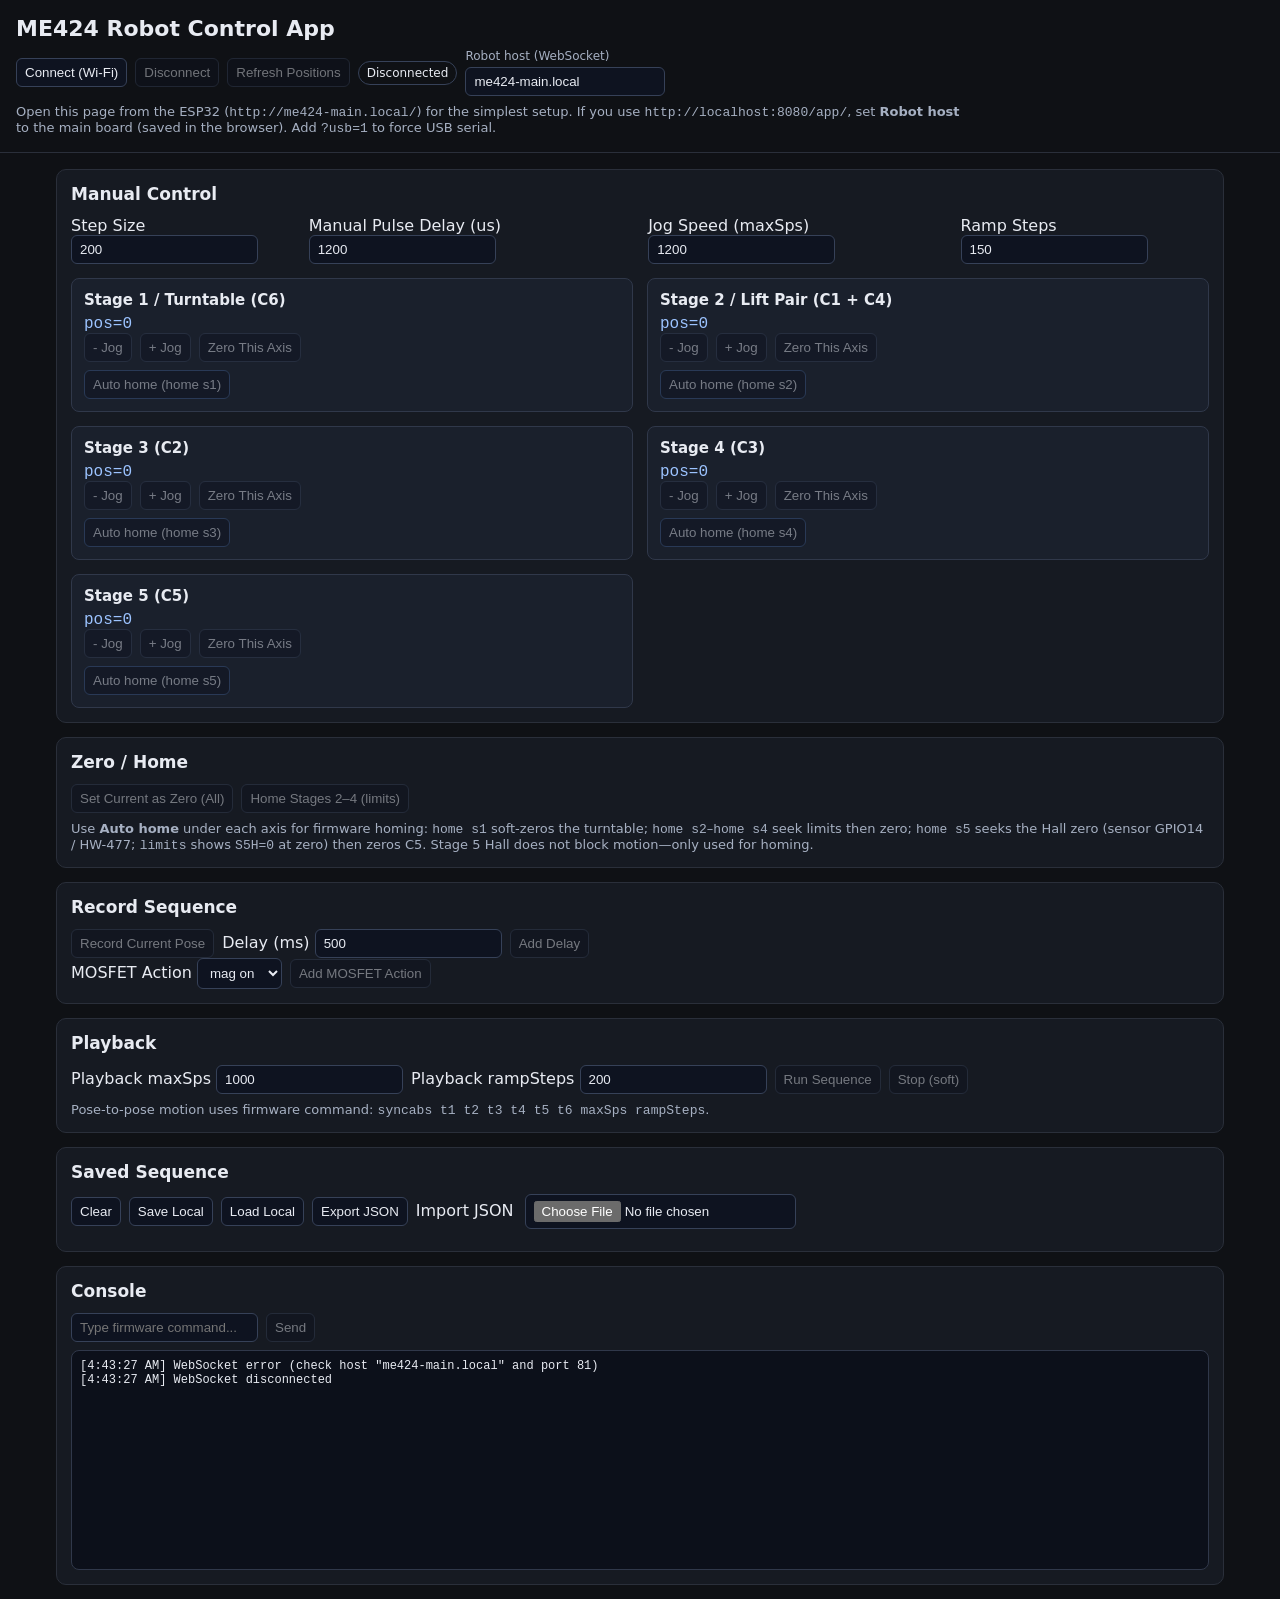
==== data/index.html @ 687b14a5 "added OTA flashing and control" ====
<!doctype html>
<html lang="en">
<head>
  <meta charset="UTF-8" />
  <meta name="viewport" content="width=device-width, initial-scale=1.0" />
  <title>ME424 Robot Console</title>
  <link rel="stylesheet" href="./styles.css" />
</head>
<body>
  <header>
    <h1>ME424 Robot Control App</h1>
    <div class="toolbar">
      <button id="connectBtn">Connect</button>
      <button id="disconnectBtn" disabled>Disconnect</button>
      <button id="refreshPosBtn" disabled>Refresh Positions</button>
      <span id="connStatus" class="badge">Disconnected</span>
      <label class="robot-host-label">Robot host (WebSocket)
        <input id="robotHost" type="text" value="me424-main.local" spellcheck="false" autocomplete="off" />
      </label>
    </div>
    <p class="hint toolbar-hint">Open this page from the ESP32 (<code>http://me424-main.local/</code>) for the simplest setup. If you use <code>http://localhost:8080/app/</code>, set <strong>Robot host</strong> to the main board (saved in the browser). Add <code>?usb=1</code> to force USB serial.</p>
  </header>

  <main>
    <section class="card">
      <h2>Manual Control</h2>
      <div class="row">
        <label>Step Size
          <input id="stepSize" type="number" min="1" value="200" />
        </label>
        <label>Manual Pulse Delay (us)
          <input id="manualPulseDelay" type="number" min="100" value="1200" />
        </label>
        <label>Jog Speed (maxSps)
          <input id="jogMaxSps" type="number" min="10" value="1200" />
        </label>
        <label>Ramp Steps
          <input id="jogRamp" type="number" min="1" value="150" />
        </label>
      </div>
      <div id="axisGrid" class="axis-grid"></div>
    </section>

    <section class="card">
      <h2>Zero / Home</h2>
      <div class="row wrap">
        <button id="zeroAllBtn" disabled>Set Current as Zero (All)</button>
        <button id="home234Btn" disabled>Home Stages 2–4 (limits)</button>
      </div>
      <p class="hint">Use <strong>Auto home</strong> under each axis for firmware homing: <code>home s1</code> soft-zeros the turntable; <code>home s2</code>–<code>home s4</code> seek limits then zero; <code>home s5</code> seeks the Hall zero (sensor GPIO14 / HW-477; <code>limits</code> shows <code>S5H=0</code> at zero) then zeros C5. Stage 5 Hall does not block motion—only used for homing.</p>
    </section>

    <section class="card">
      <h2>Record Sequence</h2>
      <div class="row wrap">
        <button id="recordPoseBtn" disabled>Record Current Pose</button>
        <label>Delay (ms)
          <input id="delayMs" type="number" min="0" value="500" />
        </label>
        <button id="addDelayBtn" disabled>Add Delay</button>
      </div>
      <div class="row wrap">
        <label>MOSFET Action
          <select id="mosfetAction">
            <option value="mag on">mag on</option>
            <option value="mag off">mag off</option>
            <option value="vac on">vac on</option>
            <option value="vac off">vac off</option>
            <option value="saw on">saw on</option>
            <option value="saw off">saw off</option>
            <option value="alloff">alloff</option>
            <option value="mstatus">mstatus</option>
          </select>
        </label>
        <button id="addMosfetBtn" disabled>Add MOSFET Action</button>
      </div>
    </section>

    <section class="card">
      <h2>Playback</h2>
      <div class="row wrap">
        <label>Playback maxSps
          <input id="playbackMaxSps" type="number" min="10" value="1000" />
        </label>
        <label>Playback rampSteps
          <input id="playbackRamp" type="number" min="1" value="200" />
        </label>
        <button id="runSequenceBtn" disabled>Run Sequence</button>
        <button id="stopSequenceBtn" disabled>Stop (soft)</button>
      </div>
      <p class="hint">Pose-to-pose motion uses firmware command: <code>syncabs t1 t2 t3 t4 t5 t6 maxSps rampSteps</code>.</p>
    </section>

    <section class="card">
      <h2>Saved Sequence</h2>
      <div class="row wrap">
        <button id="clearSeqBtn">Clear</button>
        <button id="saveLocalBtn">Save Local</button>
        <button id="loadLocalBtn">Load Local</button>
        <button id="exportBtn">Export JSON</button>
        <label class="file-label">Import JSON
          <input id="importInput" type="file" accept="application/json" />
        </label>
      </div>
      <ol id="sequenceList" class="seq-list"></ol>
    </section>

    <section class="card">
      <h2>Console</h2>
      <div class="row wrap">
        <input id="manualCmd" type="text" placeholder="Type firmware command..." />
        <button id="sendCmdBtn" disabled>Send</button>
      </div>
      <pre id="logBox" class="log"></pre>
    </section>
  </main>

  <script src="./app.js"></script>
</body>
</html>
---- data/styles.css ----
:root {
  color-scheme: dark;
  font-family: Inter, system-ui, sans-serif;
}
* { box-sizing: border-box; }
body {
  margin: 0;
  background: #0f1115;
  color: #e8ebf2;
}
header {
  padding: 16px;
  border-bottom: 1px solid #2a2f3a;
  position: sticky;
  top: 0;
  background: #0f1115;
}
.toolbar-hint {
  margin: 10px 0 0;
  max-width: 960px;
  font-size: 12px;
}
.robot-host-label {
  display: flex;
  flex-direction: column;
  gap: 4px;
  font-size: 12px;
  color: #a6b0c2;
}
.robot-host-label input {
  min-width: 200px;
  max-width: 280px;
}
h1 { margin: 0 0 8px; font-size: 22px; }
h2 { margin: 0 0 12px; font-size: 17px; }
main {
  max-width: 1200px;
  margin: 0 auto;
  padding: 16px;
  display: grid;
  gap: 14px;
}
.card {
  border: 1px solid #2a2f3a;
  border-radius: 10px;
  padding: 14px;
  background: #161a22;
}
.toolbar, .row {
  display: flex;
  gap: 8px;
  align-items: center;
}
.wrap { flex-wrap: wrap; }
.axis-grid {
  display: grid;
  grid-template-columns: repeat(2, minmax(320px, 1fr));
  gap: 14px;
  margin-top: 14px;
}
.axis {
  border: 1px solid #30384a;
  border-radius: 8px;
  padding: 12px;
  background: #1a202c;
}
.axis h3 { margin: 0 0 6px; font-size: 15px; }
.axis .row + .row { margin-top: 8px; }
.axis .btn-home { border-color: #3d5a8a; }
.axis .pos { font-family: ui-monospace, monospace; color: #9cc3ff; }
input, select, button {
  background: #0e1320;
  color: #e8ebf2;
  border: 1px solid #364158;
  border-radius: 6px;
  padding: 6px 8px;
}
button { cursor: pointer; }
button:disabled { opacity: 0.45; cursor: not-allowed; }
.badge {
  padding: 4px 8px;
  border: 1px solid #364158;
  border-radius: 999px;
  font-size: 12px;
}
.hint { color: #a6b0c2; font-size: 13px; margin: 8px 0 0; }
.seq-list {
  margin: 8px 0 0;
  padding-left: 20px;
}
.seq-list li {
  margin: 4px 0;
  font-family: ui-monospace, monospace;
}
.seq-item-row {
  display: flex;
  align-items: center;
  gap: 8px;
  flex-wrap: wrap;
}
.seq-text {
  min-width: 360px;
}
.seq-actions {
  display: flex;
  gap: 6px;
}
.log {
  height: 220px;
  overflow: auto;
  margin: 8px 0 0;
  border: 1px solid #30384a;
  border-radius: 8px;
  padding: 8px;
  background: #0c101a;
  font-family: ui-monospace, monospace;
  font-size: 12px;
}
.file-label input { margin-left: 6px; }
code { font-family: ui-monospace, monospace; }
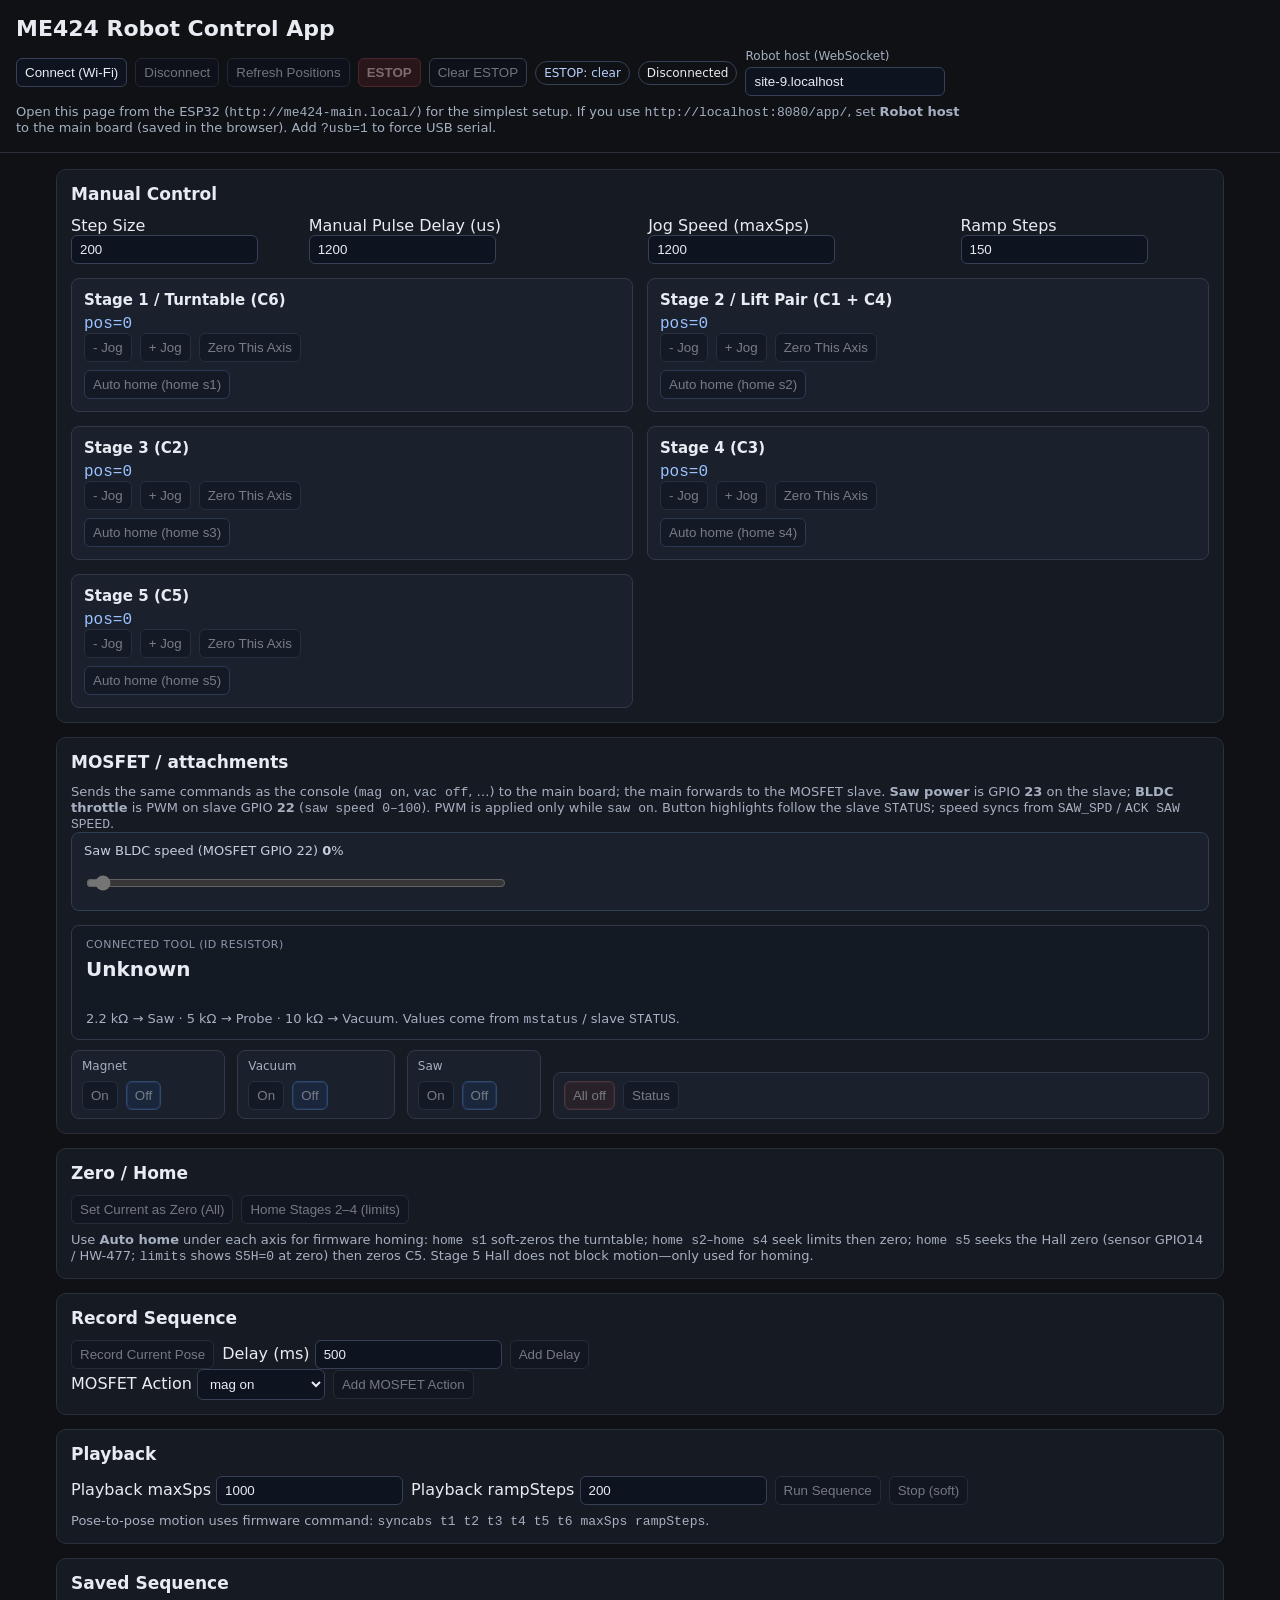
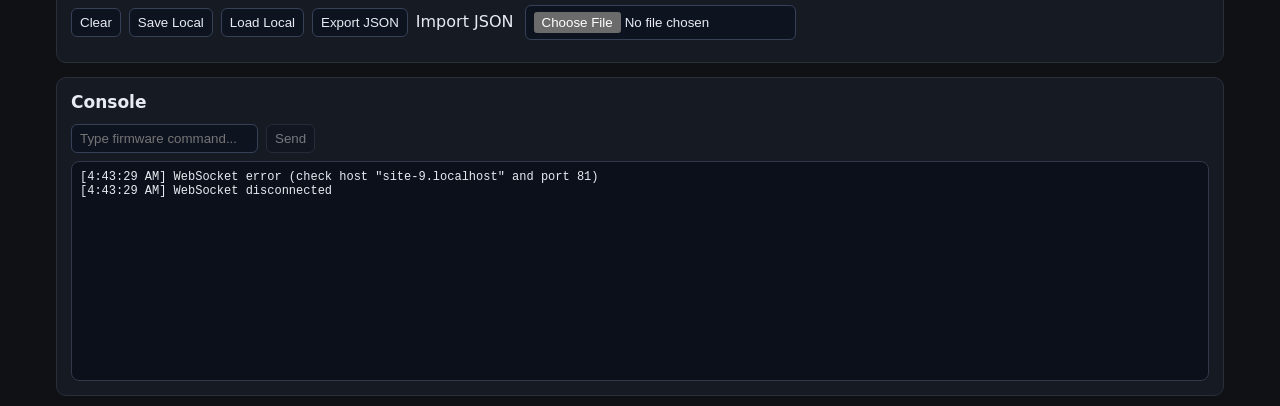
==== commit 421f334b: "added tool control and resolved merge conflicts" ====
--- a/data/index.html
+++ b/data/index.html
@@ -13,6 +13,9 @@
       <button id="connectBtn">Connect</button>
       <button id="disconnectBtn" disabled>Disconnect</button>
       <button id="refreshPosBtn" disabled>Refresh Positions</button>
+      <button id="estopBtn" class="btn-estop" disabled>ESTOP</button>
+      <button id="estopClearBtn" class="btn-estop-clear" disabled>Clear ESTOP</button>
+      <span id="estopStatus" class="badge estop-badge">ESTOP: clear</span>
       <span id="connStatus" class="badge">Disconnected</span>
       <label class="robot-host-label">Robot host (WebSocket)
         <input id="robotHost" type="text" value="me424-main.local" spellcheck="false" autocomplete="off" />
@@ -39,6 +42,44 @@
         </label>
       </div>
       <div id="axisGrid" class="axis-grid"></div>
+    </section>
+
+    <section class="card" id="mosfetControlCard">
+      <h2>MOSFET / attachments</h2>
+      <p class="hint">Sends the same commands as the console (<code>mag on</code>, <code>vac off</code>, …) to the main board; the main forwards to the MOSFET slave. <strong>Saw power</strong> is GPIO <strong>23</strong> on the slave; <strong>BLDC throttle</strong> is PWM on slave GPIO <strong>22</strong> (<code>saw speed 0–100</code>). PWM is applied only while <code>saw on</code>. Button highlights follow the slave <code>STATUS</code>; speed syncs from <code>SAW_SPD</code> / <code>ACK SAW SPEED</code>.</p>
+      <div class="mosfet-bldc-speed">
+        <label class="mosfet-bldc-speed-label">
+          <span>Saw BLDC speed (MOSFET GPIO 22) <strong id="sawBldcSpeedPct">0</strong>%</span>
+          <input type="range" id="sawBldcSpeedSlider" min="0" max="100" value="0" disabled />
+        </label>
+      </div>
+      <div class="tool-readout" aria-live="polite">
+        <div class="tool-readout-title">Connected tool (ID resistor)</div>
+        <div id="toolReadoutMain" class="tool-readout-main">—</div>
+        <div id="toolReadoutSub" class="tool-readout-sub"></div>
+        <p class="tool-readout-legend hint">2.2 kΩ → Saw · 5 kΩ → Probe · 10 kΩ → Vacuum. Values come from <code>mstatus</code> / slave <code>STATUS</code>.</p>
+      </div>
+      <div class="row wrap mosfet-rows">
+        <div class="mosfet-group">
+          <span class="mosfet-group-title">Magnet</span>
+          <button type="button" class="mosfet-send" data-cmd="mag on" data-channel="mag" data-want-on="true" disabled>On</button>
+          <button type="button" class="mosfet-send" data-cmd="mag off" data-channel="mag" data-want-on="false" disabled>Off</button>
+        </div>
+        <div class="mosfet-group">
+          <span class="mosfet-group-title">Vacuum</span>
+          <button type="button" class="mosfet-send" data-cmd="vac on" data-channel="vac" data-want-on="true" disabled>On</button>
+          <button type="button" class="mosfet-send" data-cmd="vac off" data-channel="vac" data-want-on="false" disabled>Off</button>
+        </div>
+        <div class="mosfet-group">
+          <span class="mosfet-group-title">Saw</span>
+          <button type="button" class="mosfet-send" data-cmd="saw on" data-channel="saw" data-want-on="true" disabled>On</button>
+          <button type="button" class="mosfet-send" data-cmd="saw off" data-channel="saw" data-want-on="false" disabled>Off</button>
+        </div>
+        <div class="mosfet-group mosfet-group-util">
+          <button type="button" class="mosfet-send mosfet-alloff" data-cmd="alloff" disabled>All off</button>
+          <button type="button" class="mosfet-send" data-cmd="mstatus" disabled>Status</button>
+        </div>
+      </div>
     </section>
 
     <section class="card">
@@ -68,6 +109,10 @@
             <option value="vac off">vac off</option>
             <option value="saw on">saw on</option>
             <option value="saw off">saw off</option>
+            <option value="saw speed 25">saw speed 25</option>
+            <option value="saw speed 50">saw speed 50</option>
+            <option value="saw speed 75">saw speed 75</option>
+            <option value="saw speed 100">saw speed 100</option>
             <option value="alloff">alloff</option>
             <option value="mstatus">mstatus</option>
           </select>
--- a/data/styles.css
+++ b/data/styles.css
@@ -52,6 +52,116 @@
   align-items: center;
 }
 .wrap { flex-wrap: wrap; }
+.btn-estop {
+  background: #4a1d24;
+  border-color: #9b3d49;
+  color: #ffd9de;
+  font-weight: 700;
+}
+.btn-estop:hover:not(:disabled) {
+  background: #5d252f;
+}
+.btn-estop-clear {
+  border-color: #6a7384;
+}
+.estop-badge {
+  border-color: #3f526f;
+  color: #b9d0ff;
+}
+.estop-badge.is-latched {
+  border-color: #9b3d49;
+  color: #ffd9de;
+  background: #31161a;
+}
+.mosfet-rows {
+  align-items: flex-end;
+  gap: 12px;
+  margin-top: 4px;
+}
+.mosfet-group {
+  display: flex;
+  flex-wrap: wrap;
+  align-items: center;
+  gap: 8px;
+  padding: 8px 10px;
+  border: 1px solid #30384a;
+  border-radius: 8px;
+  background: #1a202c;
+}
+.mosfet-group-title {
+  flex: 0 0 100%;
+  font-size: 12px;
+  color: #a6b0c2;
+  margin: 0;
+}
+.mosfet-group-util {
+  flex: 1 1 220px;
+  min-width: 180px;
+}
+button.mosfet-send.mosfet-alloff {
+  border-color: #6b4040;
+}
+button.mosfet-send.mosfet-active {
+  background: #1a3050;
+  border-color: #4a7abf;
+  box-shadow: inset 0 0 0 1px rgba(74, 122, 191, 0.45);
+}
+button.mosfet-send.mosfet-alloff.mosfet-active {
+  background: #3a2528;
+  border-color: #8a5058;
+  box-shadow: inset 0 0 0 1px rgba(138, 80, 88, 0.35);
+}
+.tool-readout {
+  margin: 12px 0 10px;
+  padding: 12px 14px;
+  border: 1px solid #30384a;
+  border-radius: 8px;
+  background: #141a24;
+}
+.tool-readout-title {
+  font-size: 11px;
+  text-transform: uppercase;
+  letter-spacing: 0.04em;
+  color: #8b96ab;
+  margin: 0 0 6px;
+}
+.tool-readout-main {
+  font-size: 20px;
+  font-weight: 600;
+  color: #e8ebf2;
+  margin: 0;
+}
+.tool-readout-sub {
+  margin: 6px 0 0;
+  font-family: ui-monospace, monospace;
+  font-size: 13px;
+  color: #9cc3ff;
+  min-height: 1.25em;
+}
+.tool-readout-legend {
+  margin: 10px 0 0;
+  font-size: 12px;
+}
+.mosfet-bldc-speed {
+  margin: 0 0 14px;
+  padding: 10px 12px;
+  border: 1px solid #2f3d52;
+  border-radius: 8px;
+  background: #1a202c;
+}
+.mosfet-bldc-speed-label {
+  display: flex;
+  flex-direction: column;
+  gap: 8px;
+  font-size: 13px;
+  color: #c5cddc;
+  width: 100%;
+  max-width: 420px;
+}
+.mosfet-bldc-speed-label input[type="range"] {
+  width: 100%;
+  accent-color: #4a7abf;
+}
 .axis-grid {
   display: grid;
   grid-template-columns: repeat(2, minmax(320px, 1fr));
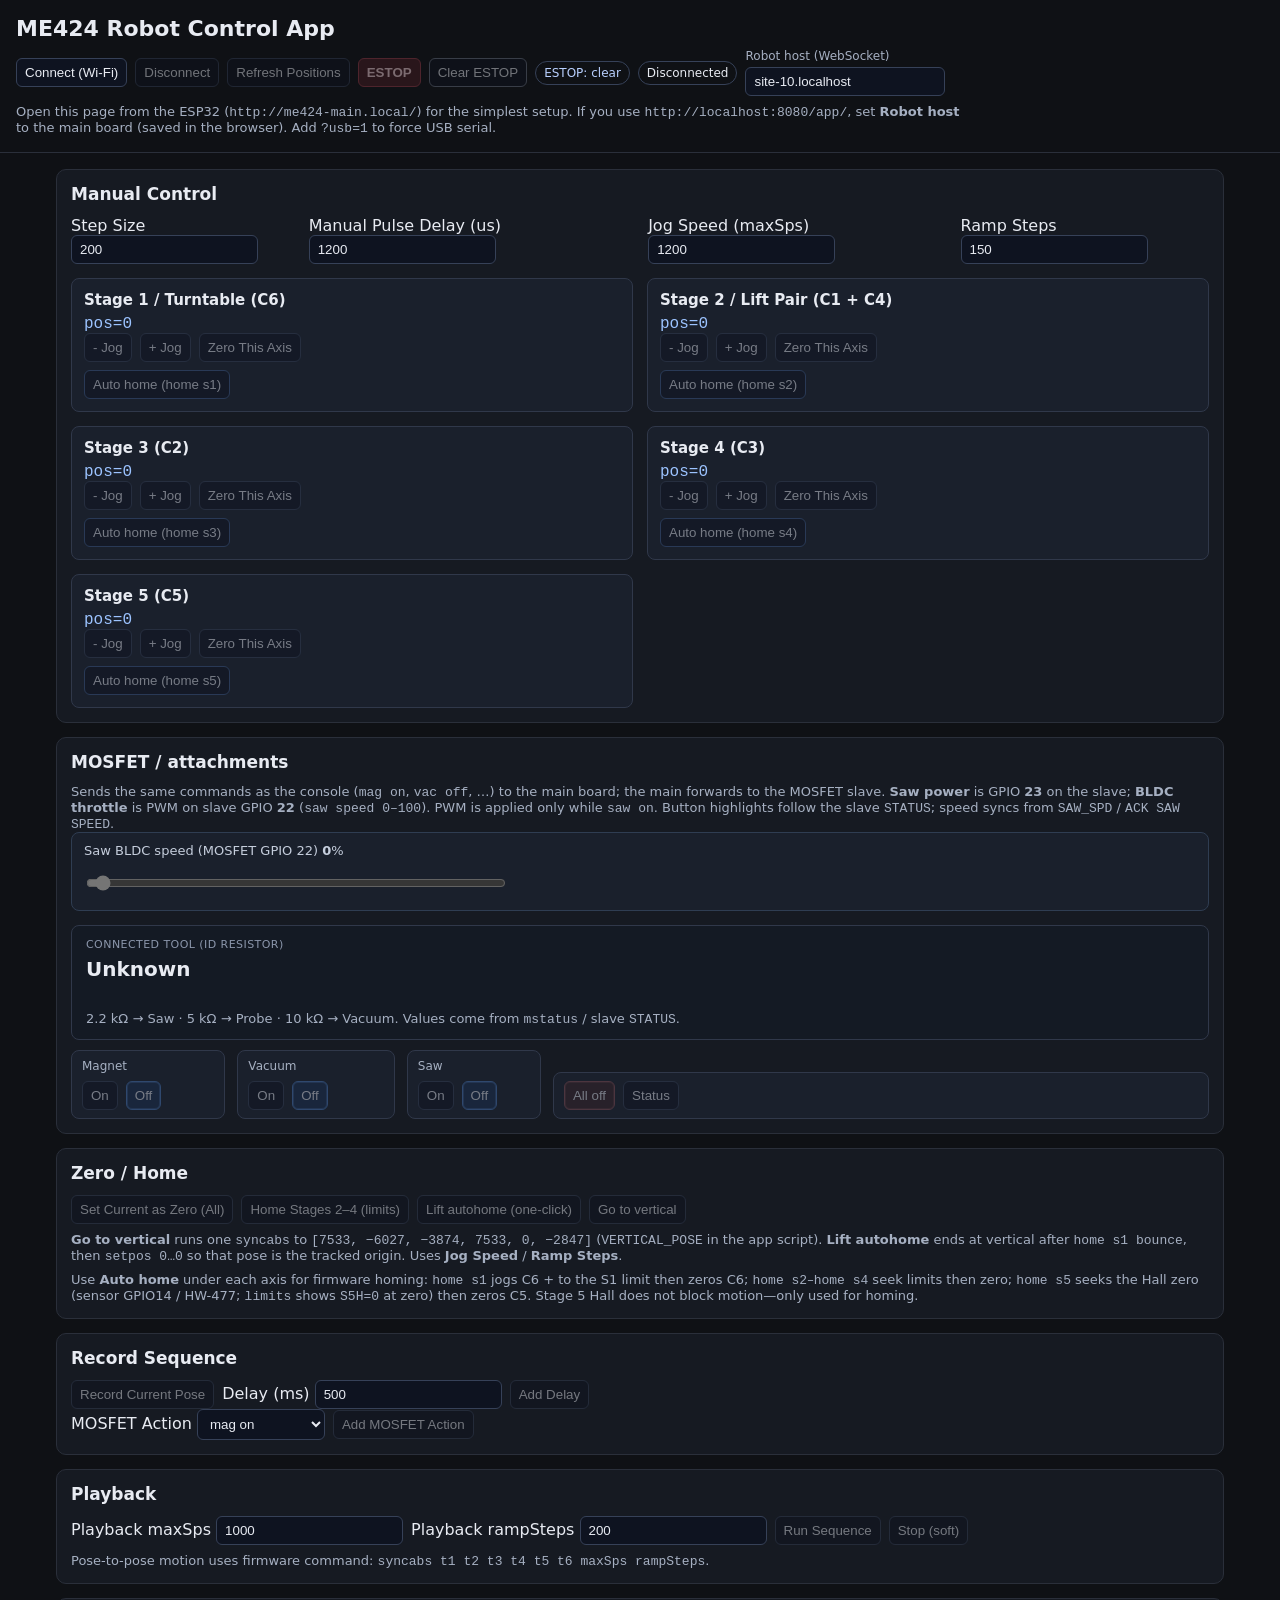
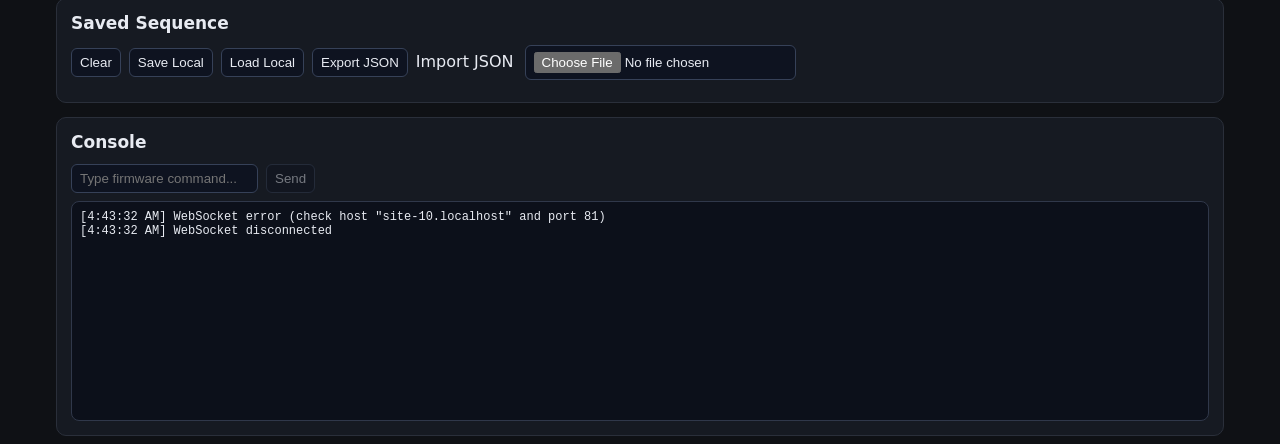
==== commit b9ed0953: "Web UI lift autohome, vertical pose, and firmware homing improvements - Add one-click lift routine w" ====
--- a/data/index.html
+++ b/data/index.html
@@ -87,8 +87,11 @@
       <div class="row wrap">
         <button id="zeroAllBtn" disabled>Set Current as Zero (All)</button>
         <button id="home234Btn" disabled>Home Stages 2–4 (limits)</button>
+        <button id="liftAutohomeBtn" disabled>Lift autohome (one-click)</button>
+        <button id="goToVerticalBtn" disabled>Go to vertical</button>
       </div>
-      <p class="hint">Use <strong>Auto home</strong> under each axis for firmware homing: <code>home s1</code> soft-zeros the turntable; <code>home s2</code>–<code>home s4</code> seek limits then zero; <code>home s5</code> seeks the Hall zero (sensor GPIO14 / HW-477; <code>limits</code> shows <code>S5H=0</code> at zero) then zeros C5. Stage 5 Hall does not block motion—only used for homing.</p>
+      <p class="hint"><strong>Go to vertical</strong> runs one <code>syncabs</code> to <code>[7533, −6027, −3874, 7533, 0, −2847]</code> (<code>VERTICAL_POSE</code> in the app script). <strong>Lift autohome</strong> ends at vertical after <code>home s1 bounce</code>, then <code>setpos 0…0</code> so that pose is the tracked origin. Uses <strong>Jog Speed</strong> / <strong>Ramp Steps</strong>.</p>
+      <p class="hint">Use <strong>Auto home</strong> under each axis for firmware homing: <code>home s1</code> jogs C6 + to the S1 limit then zeros C6; <code>home s2</code>–<code>home s4</code> seek limits then zero; <code>home s5</code> seeks the Hall zero (sensor GPIO14 / HW-477; <code>limits</code> shows <code>S5H=0</code> at zero) then zeros C5. Stage 5 Hall does not block motion—only used for homing.</p>
     </section>
 
     <section class="card">
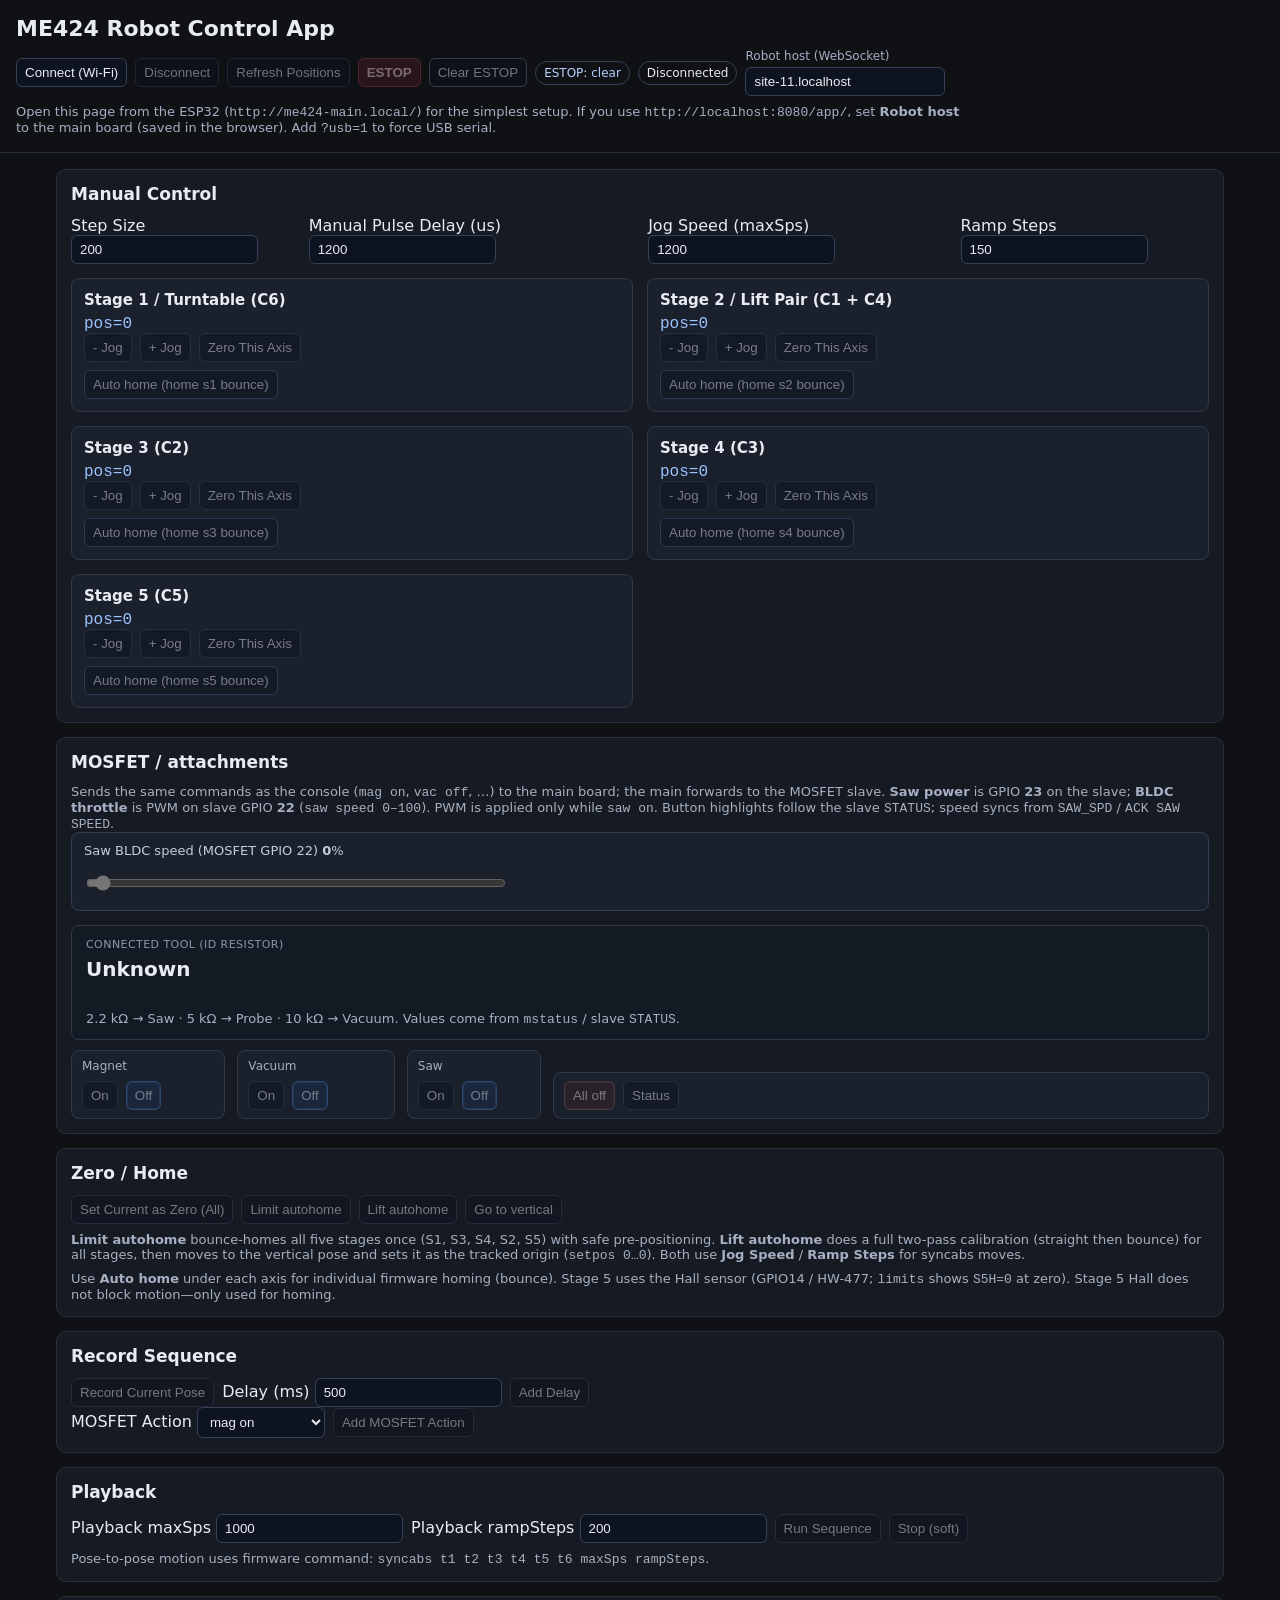
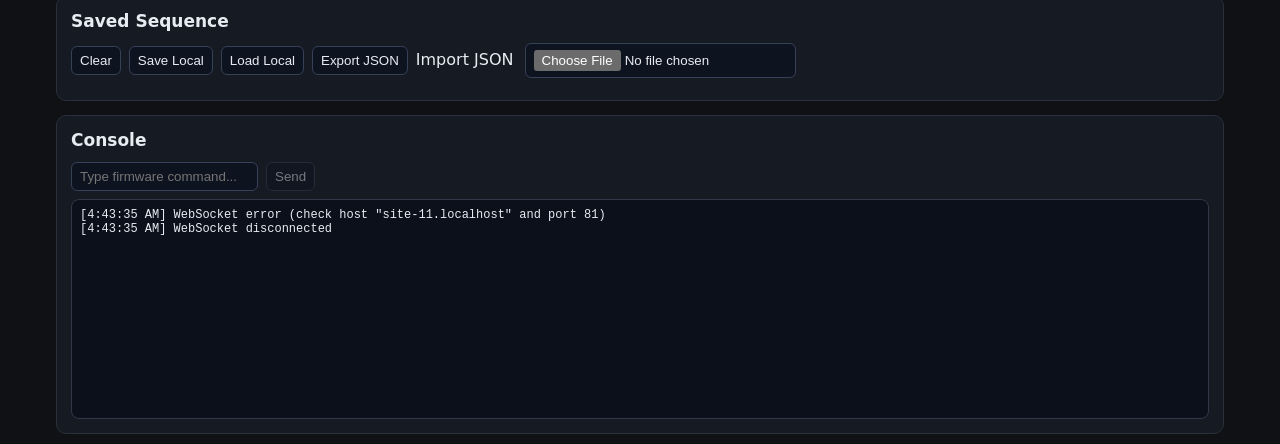
==== commit a3f3ab17: "updated zeroing, autohoming, and sensors" ====
--- a/data/index.html
+++ b/data/index.html
@@ -86,12 +86,12 @@
       <h2>Zero / Home</h2>
       <div class="row wrap">
         <button id="zeroAllBtn" disabled>Set Current as Zero (All)</button>
-        <button id="home234Btn" disabled>Home Stages 2–4 (limits)</button>
-        <button id="liftAutohomeBtn" disabled>Lift autohome (one-click)</button>
+        <button id="limitAutohomeBtn" disabled>Limit autohome</button>
+        <button id="liftAutohomeBtn" disabled>Lift autohome</button>
         <button id="goToVerticalBtn" disabled>Go to vertical</button>
       </div>
-      <p class="hint"><strong>Go to vertical</strong> runs one <code>syncabs</code> to <code>[7533, −6027, −3874, 7533, 0, −2847]</code> (<code>VERTICAL_POSE</code> in the app script). <strong>Lift autohome</strong> ends at vertical after <code>home s1 bounce</code>, then <code>setpos 0…0</code> so that pose is the tracked origin. Uses <strong>Jog Speed</strong> / <strong>Ramp Steps</strong>.</p>
-      <p class="hint">Use <strong>Auto home</strong> under each axis for firmware homing: <code>home s1</code> jogs C6 + to the S1 limit then zeros C6; <code>home s2</code>–<code>home s4</code> seek limits then zero; <code>home s5</code> seeks the Hall zero (sensor GPIO14 / HW-477; <code>limits</code> shows <code>S5H=0</code> at zero) then zeros C5. Stage 5 Hall does not block motion—only used for homing.</p>
+      <p class="hint"><strong>Limit autohome</strong> bounce-homes all five stages once (S1, S3, S4, S2, S5) with safe pre-positioning. <strong>Lift autohome</strong> does a full two-pass calibration (straight then bounce) for all stages, then moves to the vertical pose and sets it as the tracked origin (<code>setpos 0…0</code>). Both use <strong>Jog Speed</strong> / <strong>Ramp Steps</strong> for syncabs moves.</p>
+      <p class="hint">Use <strong>Auto home</strong> under each axis for individual firmware homing (bounce). Stage 5 uses the Hall sensor (GPIO14 / HW-477; <code>limits</code> shows <code>S5H=0</code> at zero). Stage 5 Hall does not block motion—only used for homing.</p>
     </section>
 
     <section class="card">
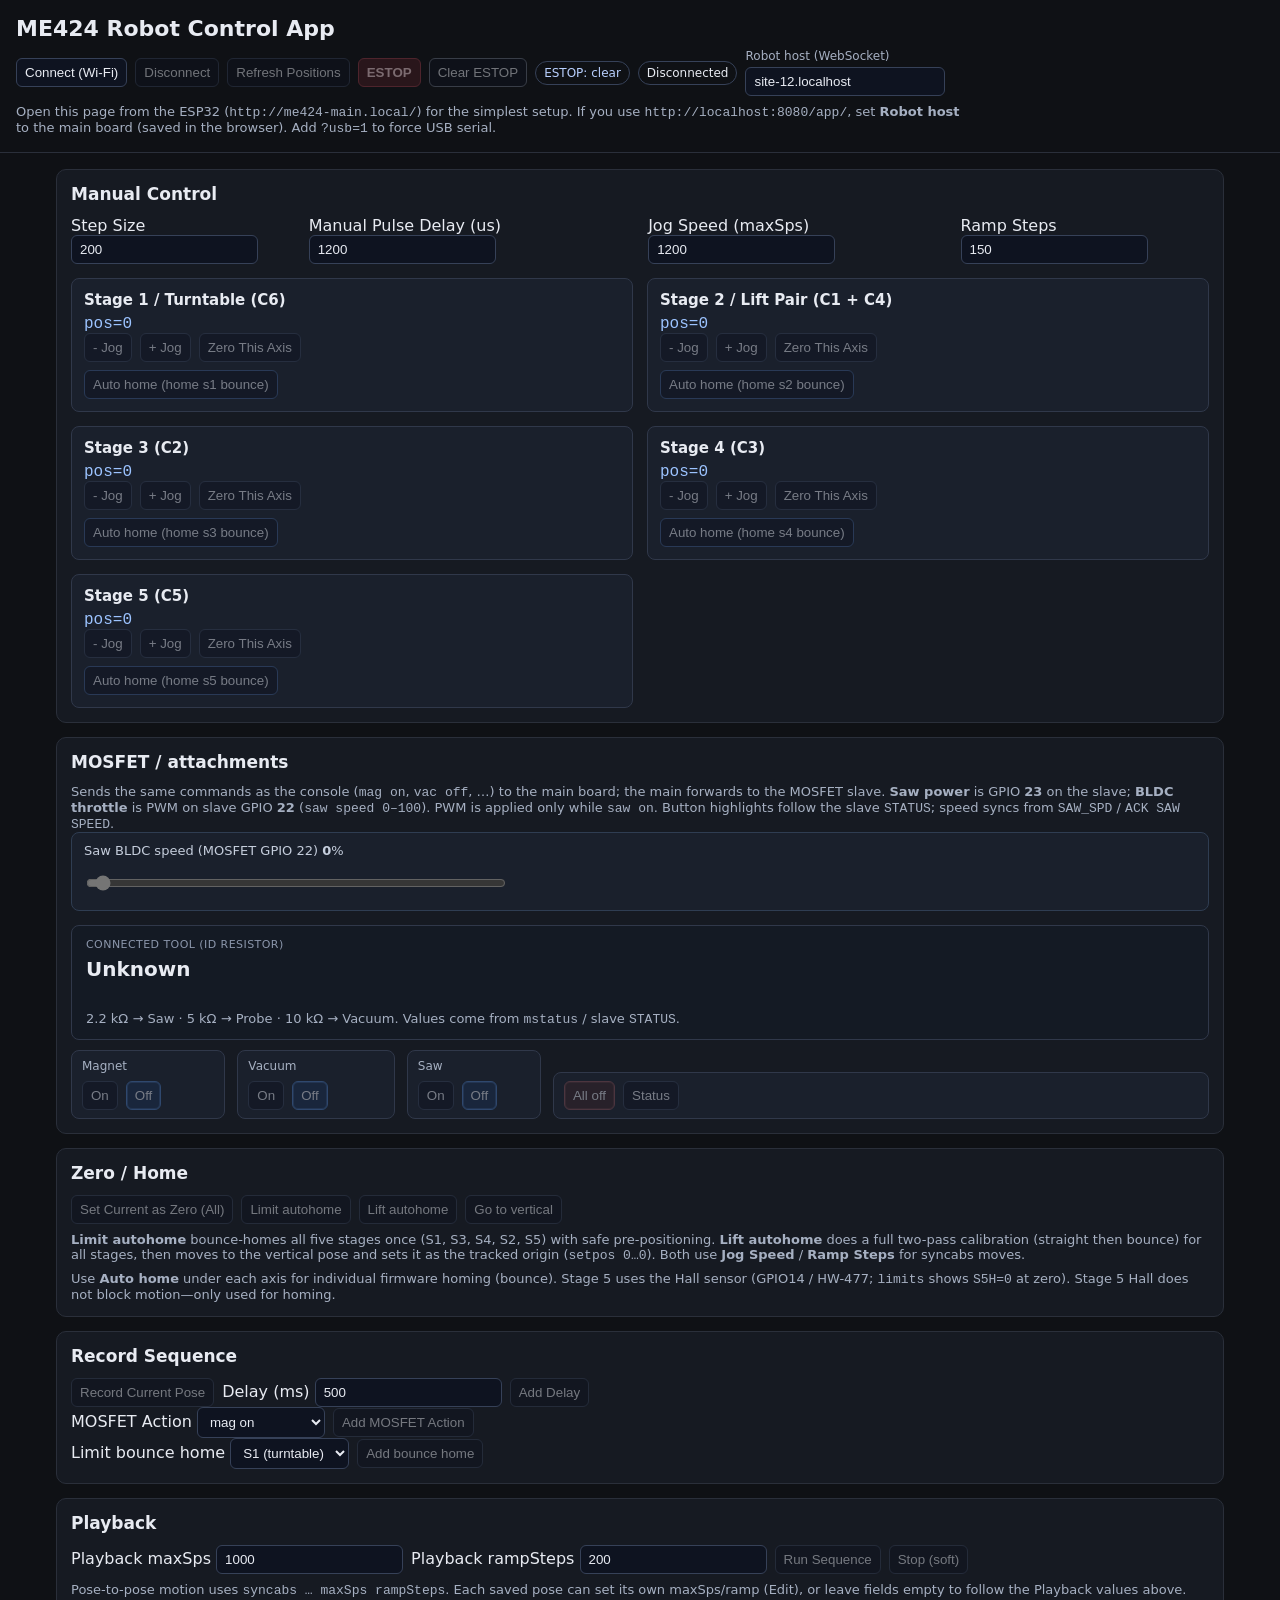
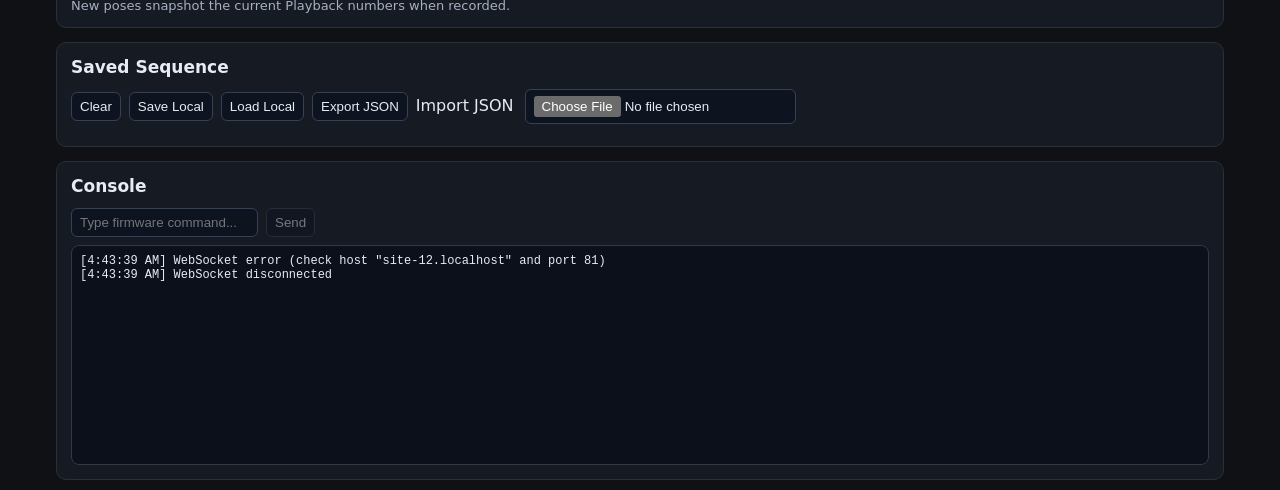
==== commit 23578d18: "feat: web sequence motion options, S5 homing pre-jog, pose JSON - Firmware: jog C5 250 steps (c5r se" ====
--- a/data/index.html
+++ b/data/index.html
@@ -122,6 +122,18 @@
         </label>
         <button id="addMosfetBtn" disabled>Add MOSFET Action</button>
       </div>
+      <div class="row wrap">
+        <label>Limit bounce home
+          <select id="homeBounceAction">
+            <option value="home s1 bounce">S1 (turntable)</option>
+            <option value="home s2 bounce">S2 (lift pair)</option>
+            <option value="home s3 bounce">S3</option>
+            <option value="home s4 bounce">S4</option>
+            <option value="home s5 bounce">S5 (Hall)</option>
+          </select>
+        </label>
+        <button id="addHomeBounceBtn" disabled>Add bounce home</button>
+      </div>
     </section>
 
     <section class="card">
@@ -136,7 +148,7 @@
         <button id="runSequenceBtn" disabled>Run Sequence</button>
         <button id="stopSequenceBtn" disabled>Stop (soft)</button>
       </div>
-      <p class="hint">Pose-to-pose motion uses firmware command: <code>syncabs t1 t2 t3 t4 t5 t6 maxSps rampSteps</code>.</p>
+      <p class="hint">Pose-to-pose motion uses <code>syncabs … maxSps rampSteps</code>. Each saved pose can set its own maxSps/ramp (Edit), or leave fields empty to follow the Playback values above. New poses snapshot the current Playback numbers when recorded.</p>
     </section>
 
     <section class="card">
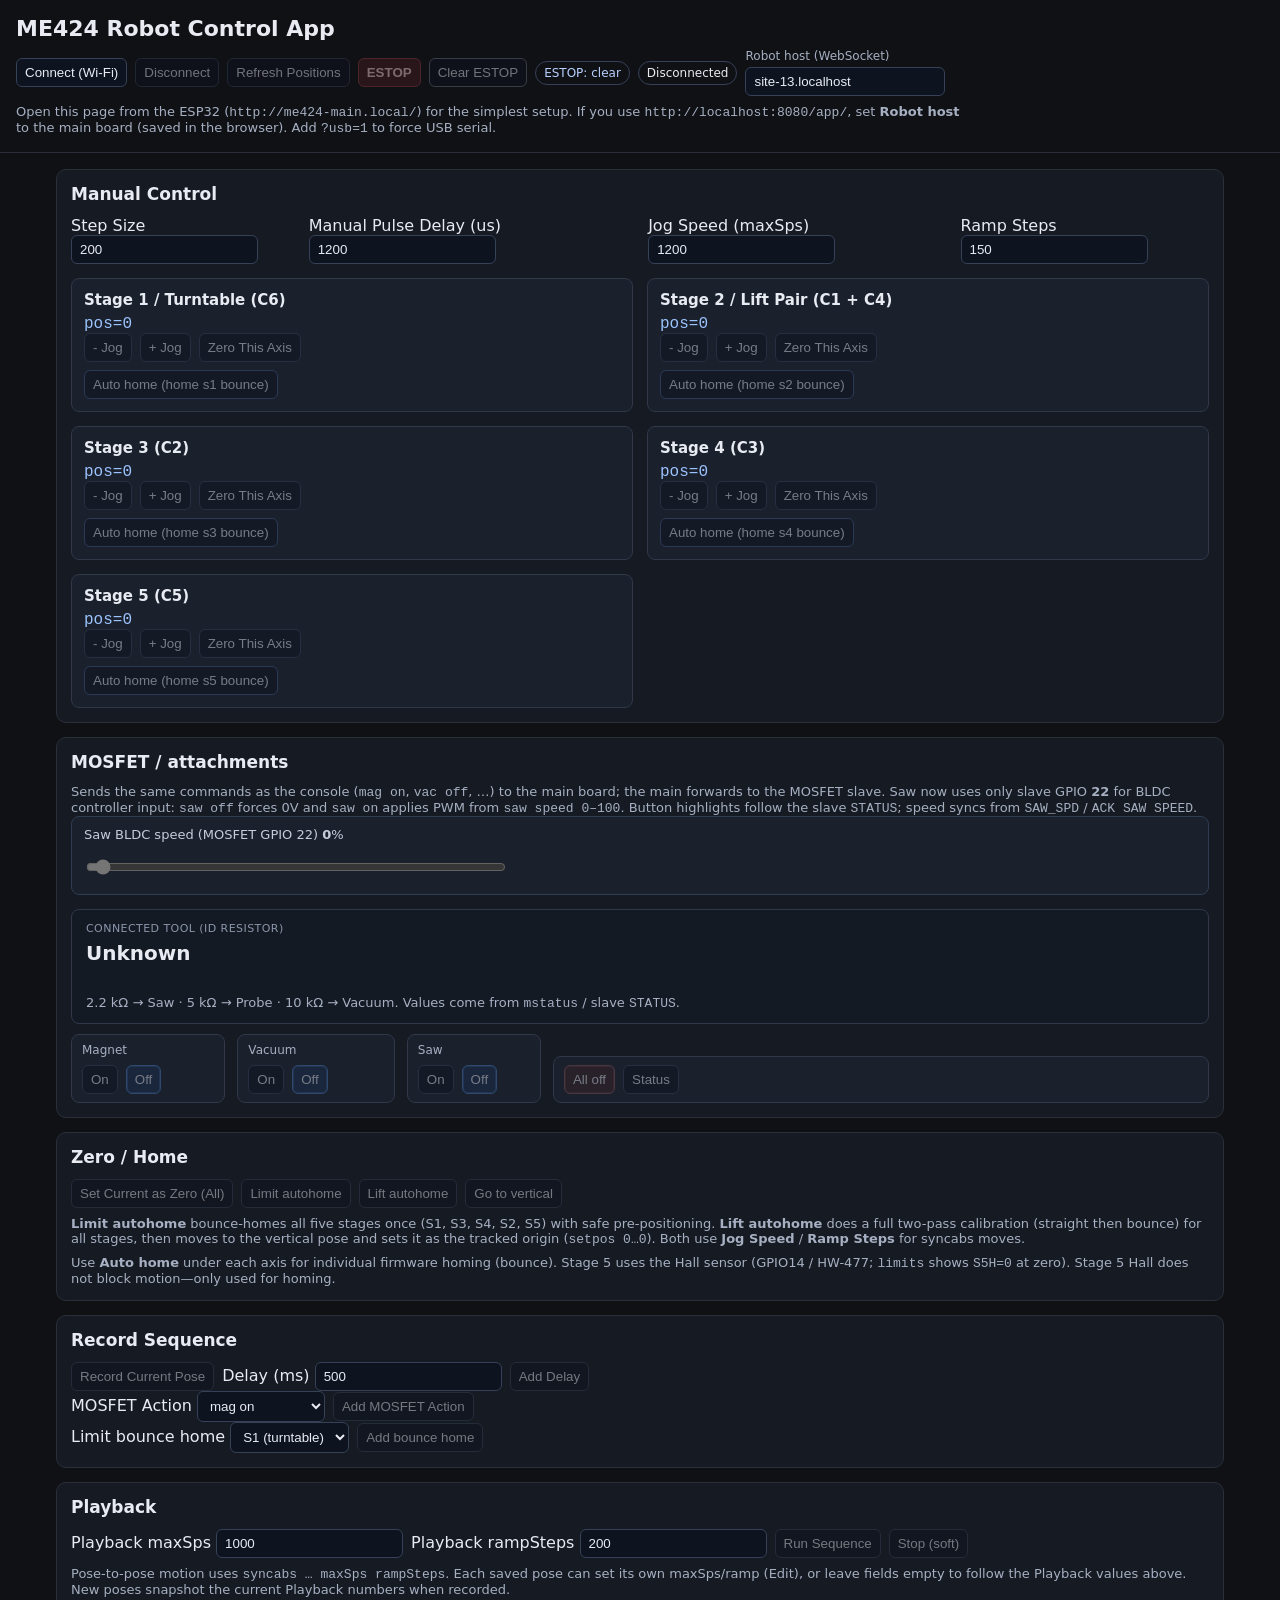
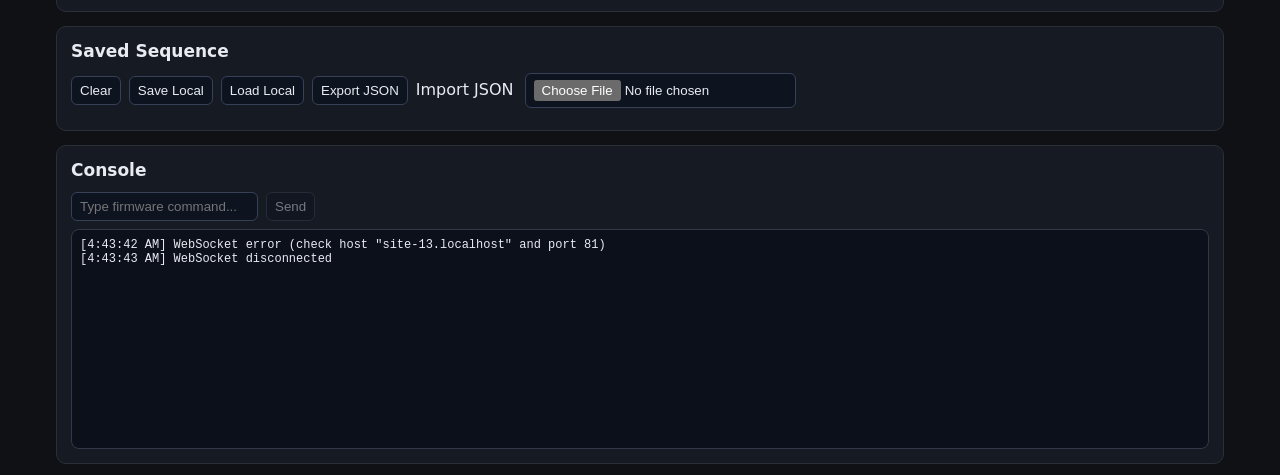
==== commit 398c7d85: "changes something important probably related to the robot cant remember tbh" ====
--- a/data/index.html
+++ b/data/index.html
@@ -46,7 +46,7 @@
 
     <section class="card" id="mosfetControlCard">
       <h2>MOSFET / attachments</h2>
-      <p class="hint">Sends the same commands as the console (<code>mag on</code>, <code>vac off</code>, …) to the main board; the main forwards to the MOSFET slave. <strong>Saw power</strong> is GPIO <strong>23</strong> on the slave; <strong>BLDC throttle</strong> is PWM on slave GPIO <strong>22</strong> (<code>saw speed 0–100</code>). PWM is applied only while <code>saw on</code>. Button highlights follow the slave <code>STATUS</code>; speed syncs from <code>SAW_SPD</code> / <code>ACK SAW SPEED</code>.</p>
+      <p class="hint">Sends the same commands as the console (<code>mag on</code>, <code>vac off</code>, …) to the main board; the main forwards to the MOSFET slave. Saw now uses only slave GPIO <strong>22</strong> for BLDC controller input: <code>saw off</code> forces 0V and <code>saw on</code> applies PWM from <code>saw speed 0–100</code>. Button highlights follow the slave <code>STATUS</code>; speed syncs from <code>SAW_SPD</code> / <code>ACK SAW SPEED</code>.</p>
       <div class="mosfet-bldc-speed">
         <label class="mosfet-bldc-speed-label">
           <span>Saw BLDC speed (MOSFET GPIO 22) <strong id="sawBldcSpeedPct">0</strong>%</span>
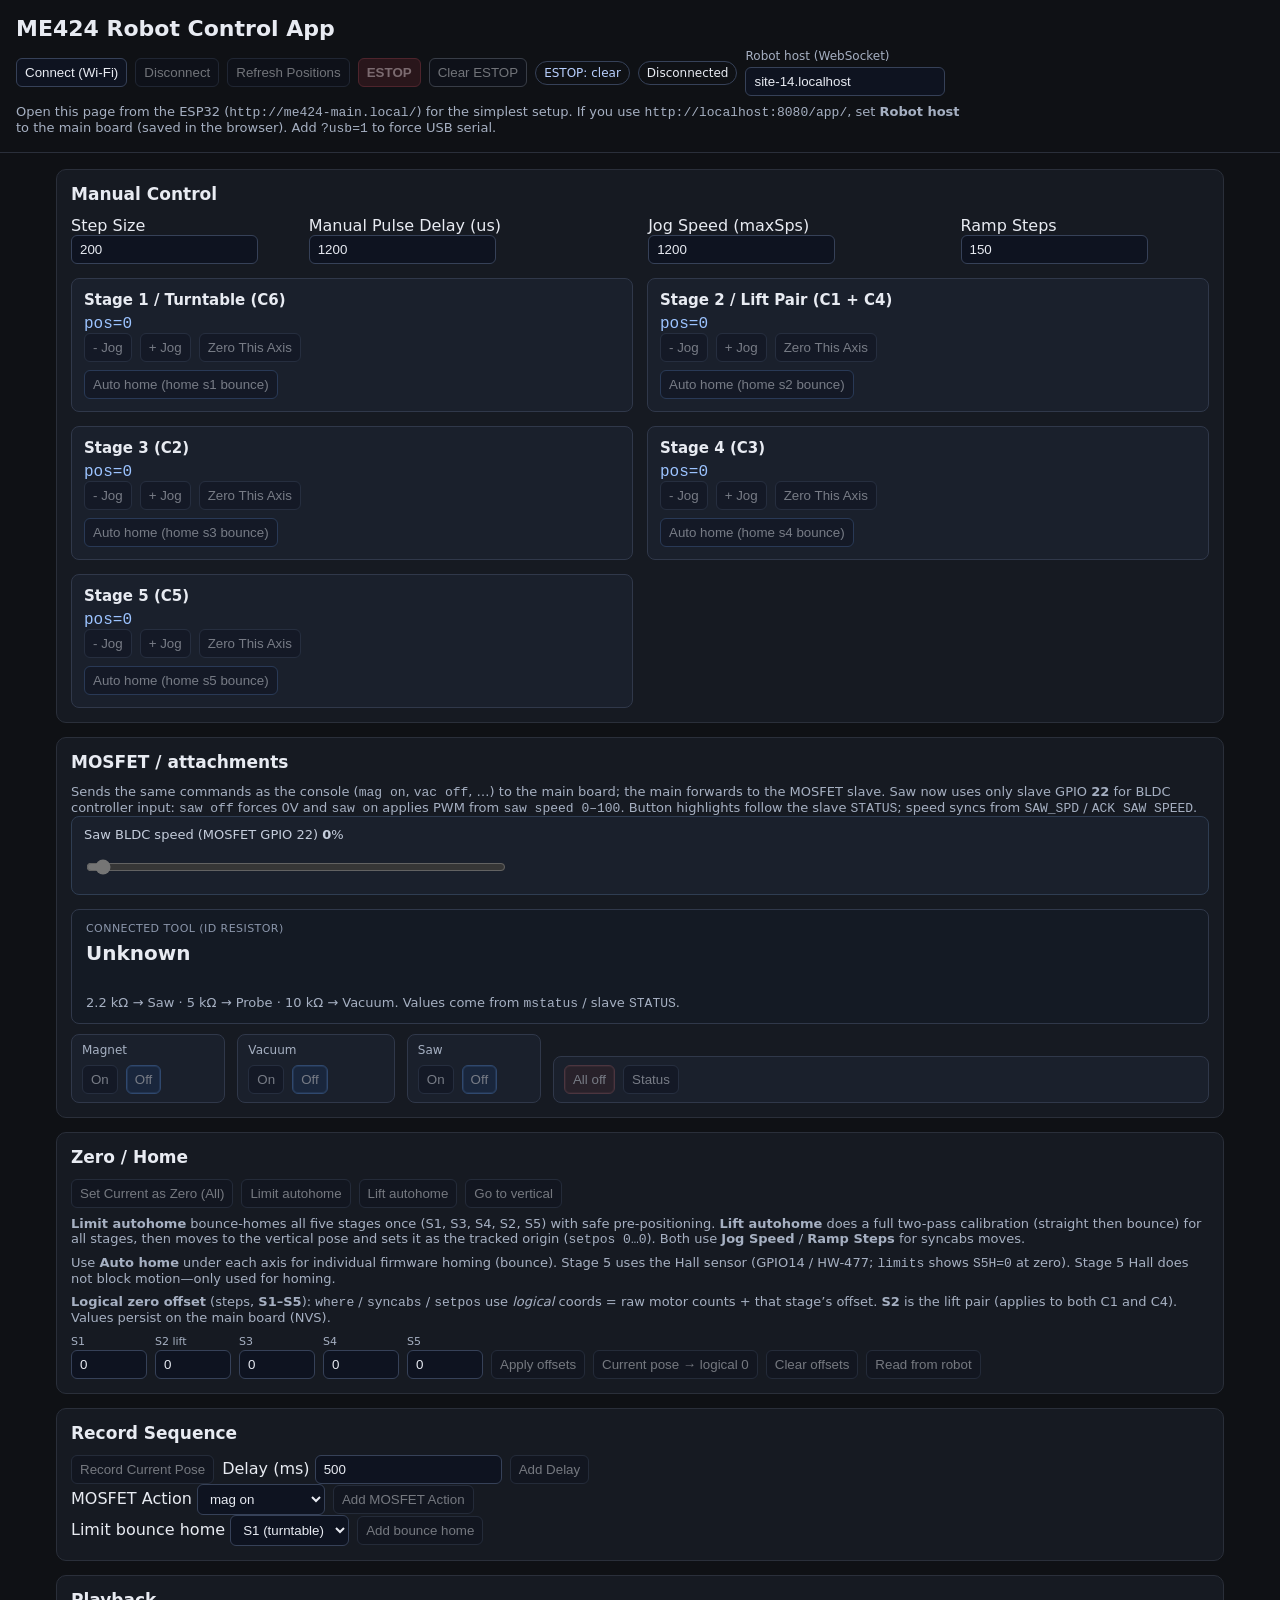
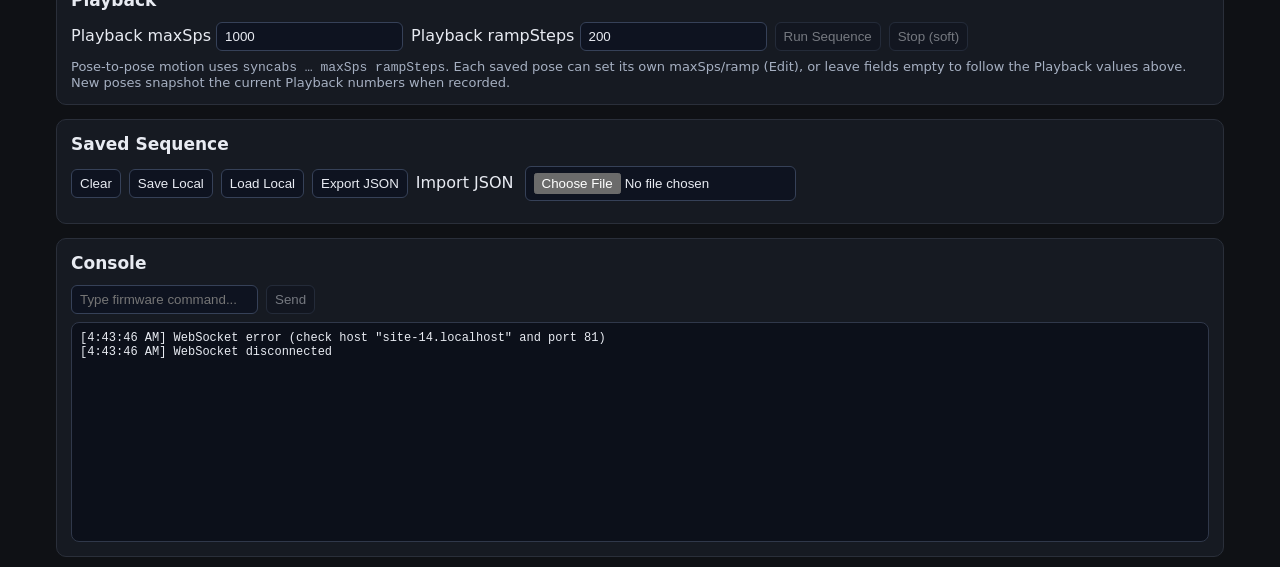
==== commit 3616b897: "added zero offsets" ====
--- a/data/index.html
+++ b/data/index.html
@@ -92,6 +92,20 @@
       </div>
       <p class="hint"><strong>Limit autohome</strong> bounce-homes all five stages once (S1, S3, S4, S2, S5) with safe pre-positioning. <strong>Lift autohome</strong> does a full two-pass calibration (straight then bounce) for all stages, then moves to the vertical pose and sets it as the tracked origin (<code>setpos 0…0</code>). Both use <strong>Jog Speed</strong> / <strong>Ramp Steps</strong> for syncabs moves.</p>
       <p class="hint">Use <strong>Auto home</strong> under each axis for individual firmware homing (bounce). Stage 5 uses the Hall sensor (GPIO14 / HW-477; <code>limits</code> shows <code>S5H=0</code> at zero). Stage 5 Hall does not block motion—only used for homing.</p>
+      <p class="hint"><strong>Logical zero offset</strong> (steps, <strong>S1–S5</strong>): <code>where</code> / <code>syncabs</code> / <code>setpos</code> use <em>logical</em> coords = raw motor counts + that stage’s offset. <strong>S2</strong> is the lift pair (applies to both C1 and C4). Values persist on the main board (NVS).</p>
+      <div class="zero-offset-grid">
+        <label>S1<input id="zeroOffS1" type="number" step="1" value="0" /></label>
+        <label>S2 lift<input id="zeroOffS2" type="number" step="1" value="0" /></label>
+        <label>S3<input id="zeroOffS3" type="number" step="1" value="0" /></label>
+        <label>S4<input id="zeroOffS4" type="number" step="1" value="0" /></label>
+        <label>S5<input id="zeroOffS5" type="number" step="1" value="0" /></label>
+        <div class="zero-offset-actions">
+          <button type="button" id="zeroOffsetApplyBtn" disabled>Apply offsets</button>
+          <button type="button" id="zeroOffsetHereBtn" disabled>Current pose → logical 0</button>
+          <button type="button" id="zeroOffsetClearBtn" disabled>Clear offsets</button>
+          <button type="button" id="zeroOffsetReadBtn" disabled>Read from robot</button>
+        </div>
+      </div>
     </section>
 
     <section class="card">
--- a/data/styles.css
+++ b/data/styles.css
@@ -97,6 +97,29 @@
 .mosfet-group-util {
   flex: 1 1 220px;
   min-width: 180px;
+}
+.zero-offset-grid {
+  display: flex;
+  flex-wrap: wrap;
+  align-items: flex-end;
+  gap: 8px;
+  margin-top: 10px;
+}
+.zero-offset-grid label {
+  display: flex;
+  flex-direction: column;
+  gap: 2px;
+  font-size: 11px;
+  color: #a6b0c2;
+}
+.zero-offset-grid input[type="number"] {
+  width: 4.75rem;
+}
+.zero-offset-actions {
+  display: flex;
+  flex-wrap: wrap;
+  gap: 8px;
+  align-items: center;
 }
 button.mosfet-send.mosfet-alloff {
   border-color: #6b4040;
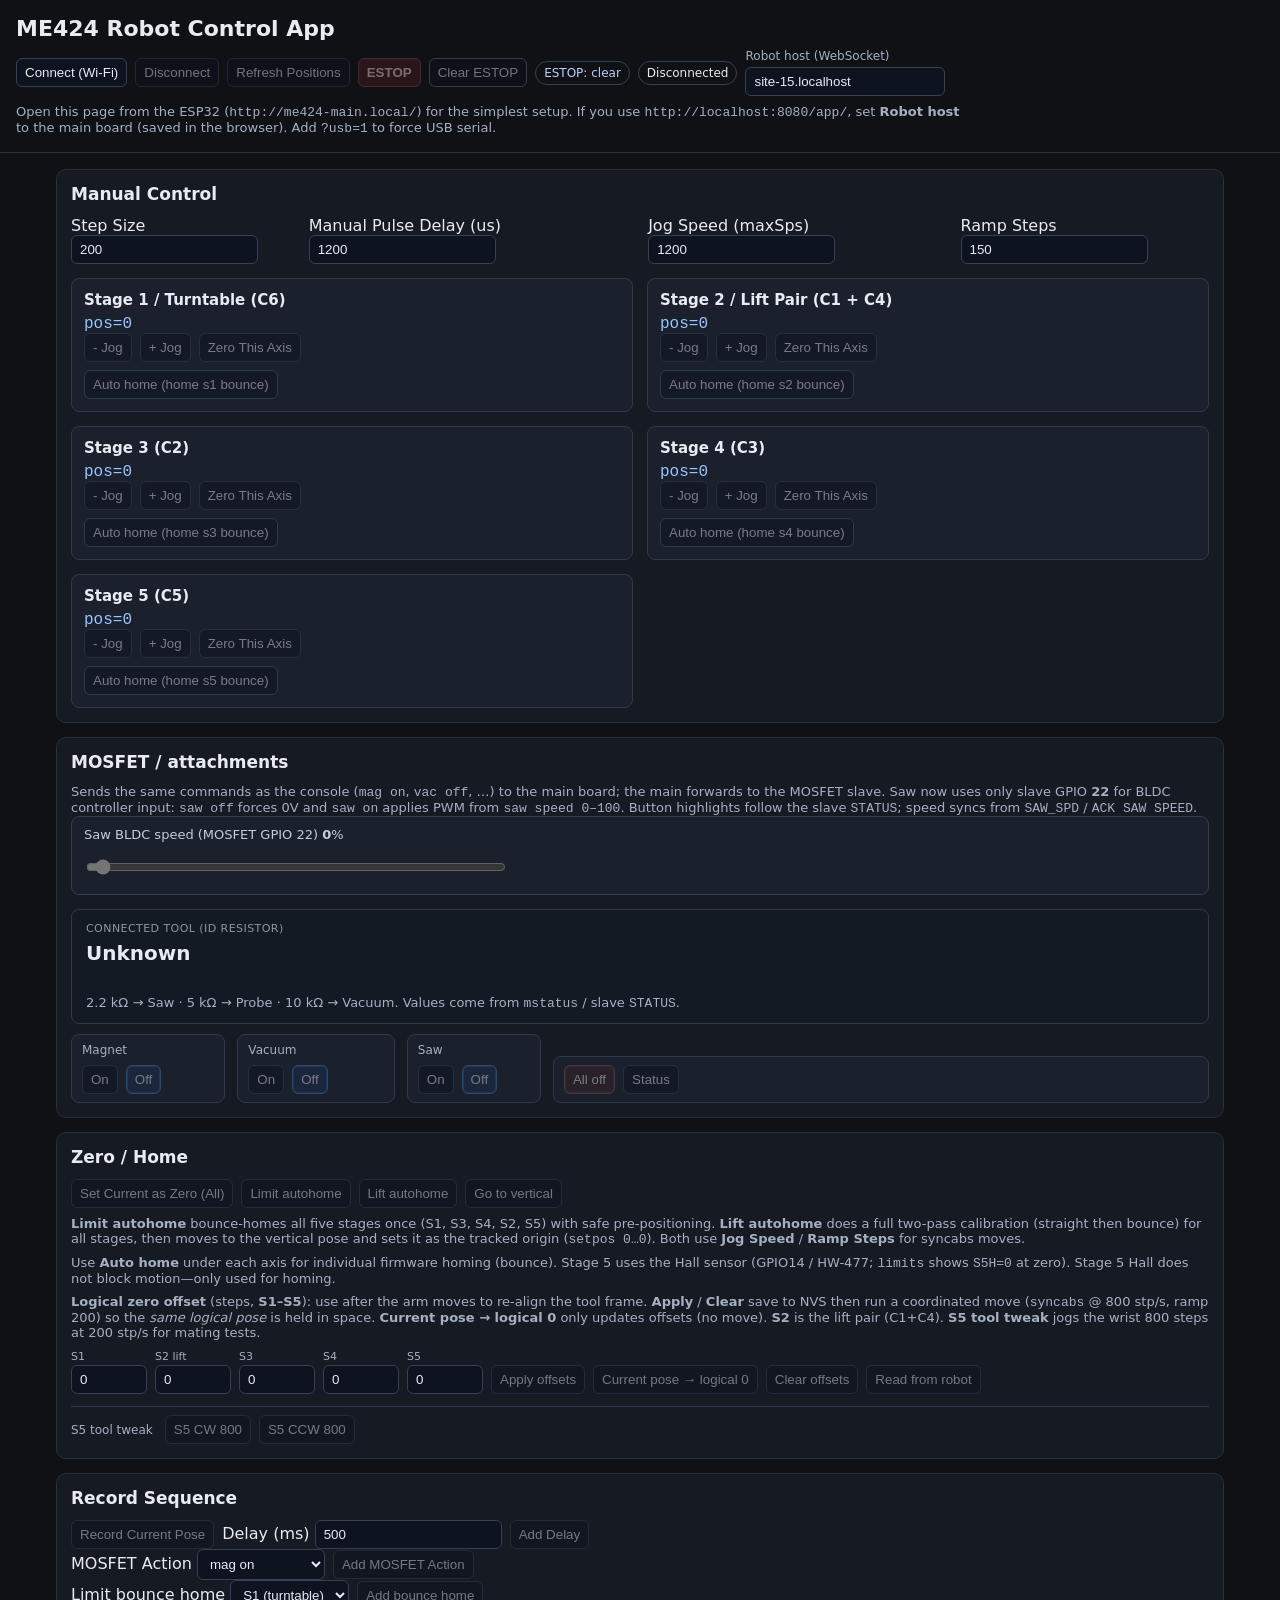
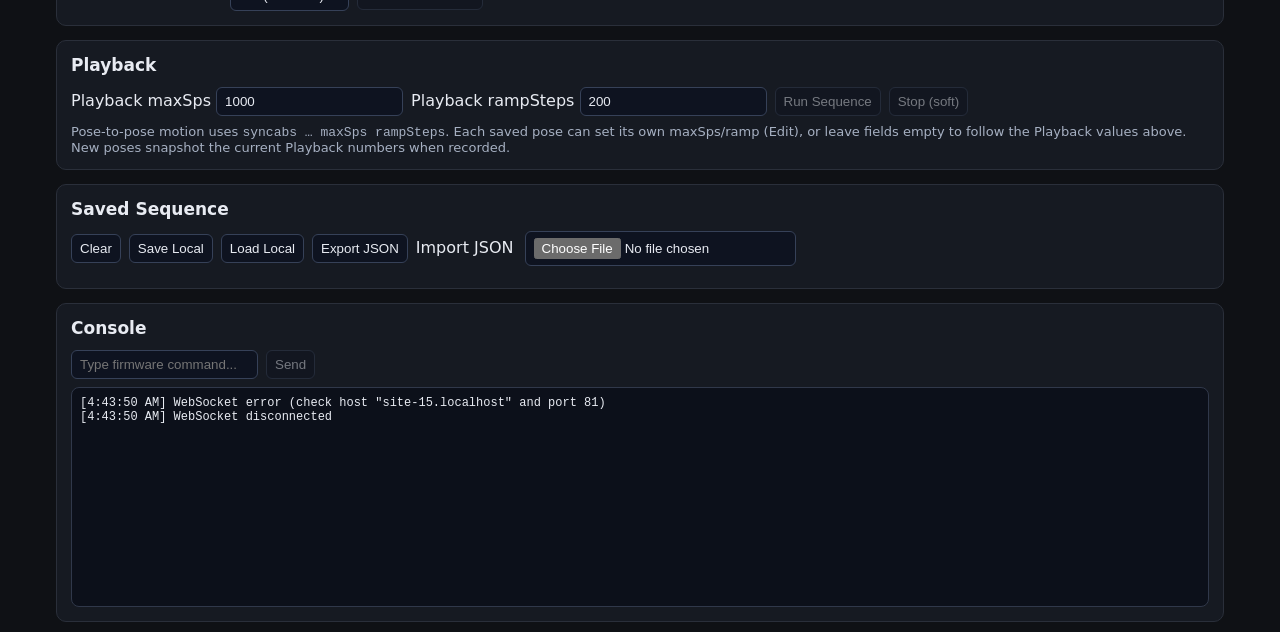
==== commit 22aeae57: "added easy alignment code" ====
--- a/data/index.html
+++ b/data/index.html
@@ -92,7 +92,7 @@
       </div>
       <p class="hint"><strong>Limit autohome</strong> bounce-homes all five stages once (S1, S3, S4, S2, S5) with safe pre-positioning. <strong>Lift autohome</strong> does a full two-pass calibration (straight then bounce) for all stages, then moves to the vertical pose and sets it as the tracked origin (<code>setpos 0…0</code>). Both use <strong>Jog Speed</strong> / <strong>Ramp Steps</strong> for syncabs moves.</p>
       <p class="hint">Use <strong>Auto home</strong> under each axis for individual firmware homing (bounce). Stage 5 uses the Hall sensor (GPIO14 / HW-477; <code>limits</code> shows <code>S5H=0</code> at zero). Stage 5 Hall does not block motion—only used for homing.</p>
-      <p class="hint"><strong>Logical zero offset</strong> (steps, <strong>S1–S5</strong>): <code>where</code> / <code>syncabs</code> / <code>setpos</code> use <em>logical</em> coords = raw motor counts + that stage’s offset. <strong>S2</strong> is the lift pair (applies to both C1 and C4). Values persist on the main board (NVS).</p>
+      <p class="hint"><strong>Logical zero offset</strong> (steps, <strong>S1–S5</strong>): use after the arm moves to re-align the tool frame. <strong>Apply</strong> / <strong>Clear</strong> save to NVS then run a coordinated move (<code>syncabs</code> @ 800 stp/s, ramp 200) so the <em>same logical pose</em> is held in space. <strong>Current pose → logical 0</strong> only updates offsets (no move). <strong>S2</strong> is the lift pair (C1+C4). <strong>S5 tool tweak</strong> jogs the wrist 800 steps at 200 stp/s for mating tests.</p>
       <div class="zero-offset-grid">
         <label>S1<input id="zeroOffS1" type="number" step="1" value="0" /></label>
         <label>S2 lift<input id="zeroOffS2" type="number" step="1" value="0" /></label>
@@ -104,6 +104,11 @@
           <button type="button" id="zeroOffsetHereBtn" disabled>Current pose → logical 0</button>
           <button type="button" id="zeroOffsetClearBtn" disabled>Clear offsets</button>
           <button type="button" id="zeroOffsetReadBtn" disabled>Read from robot</button>
+        </div>
+        <div class="zero-offset-s5">
+          <span class="zero-offset-s5-label">S5 tool tweak</span>
+          <button type="button" id="s5NudgeCwBtn" disabled>S5 CW 800</button>
+          <button type="button" id="s5NudgeCcwBtn" disabled>S5 CCW 800</button>
         </div>
       </div>
     </section>
--- a/data/styles.css
+++ b/data/styles.css
@@ -120,6 +120,21 @@
   flex-wrap: wrap;
   gap: 8px;
   align-items: center;
+}
+.zero-offset-s5 {
+  flex: 0 0 100%;
+  display: flex;
+  flex-wrap: wrap;
+  align-items: center;
+  gap: 8px;
+  margin-top: 4px;
+  padding-top: 8px;
+  border-top: 1px solid #30384a;
+}
+.zero-offset-s5-label {
+  font-size: 12px;
+  color: #a6b0c2;
+  margin-right: 4px;
 }
 button.mosfet-send.mosfet-alloff {
   border-color: #6b4040;
